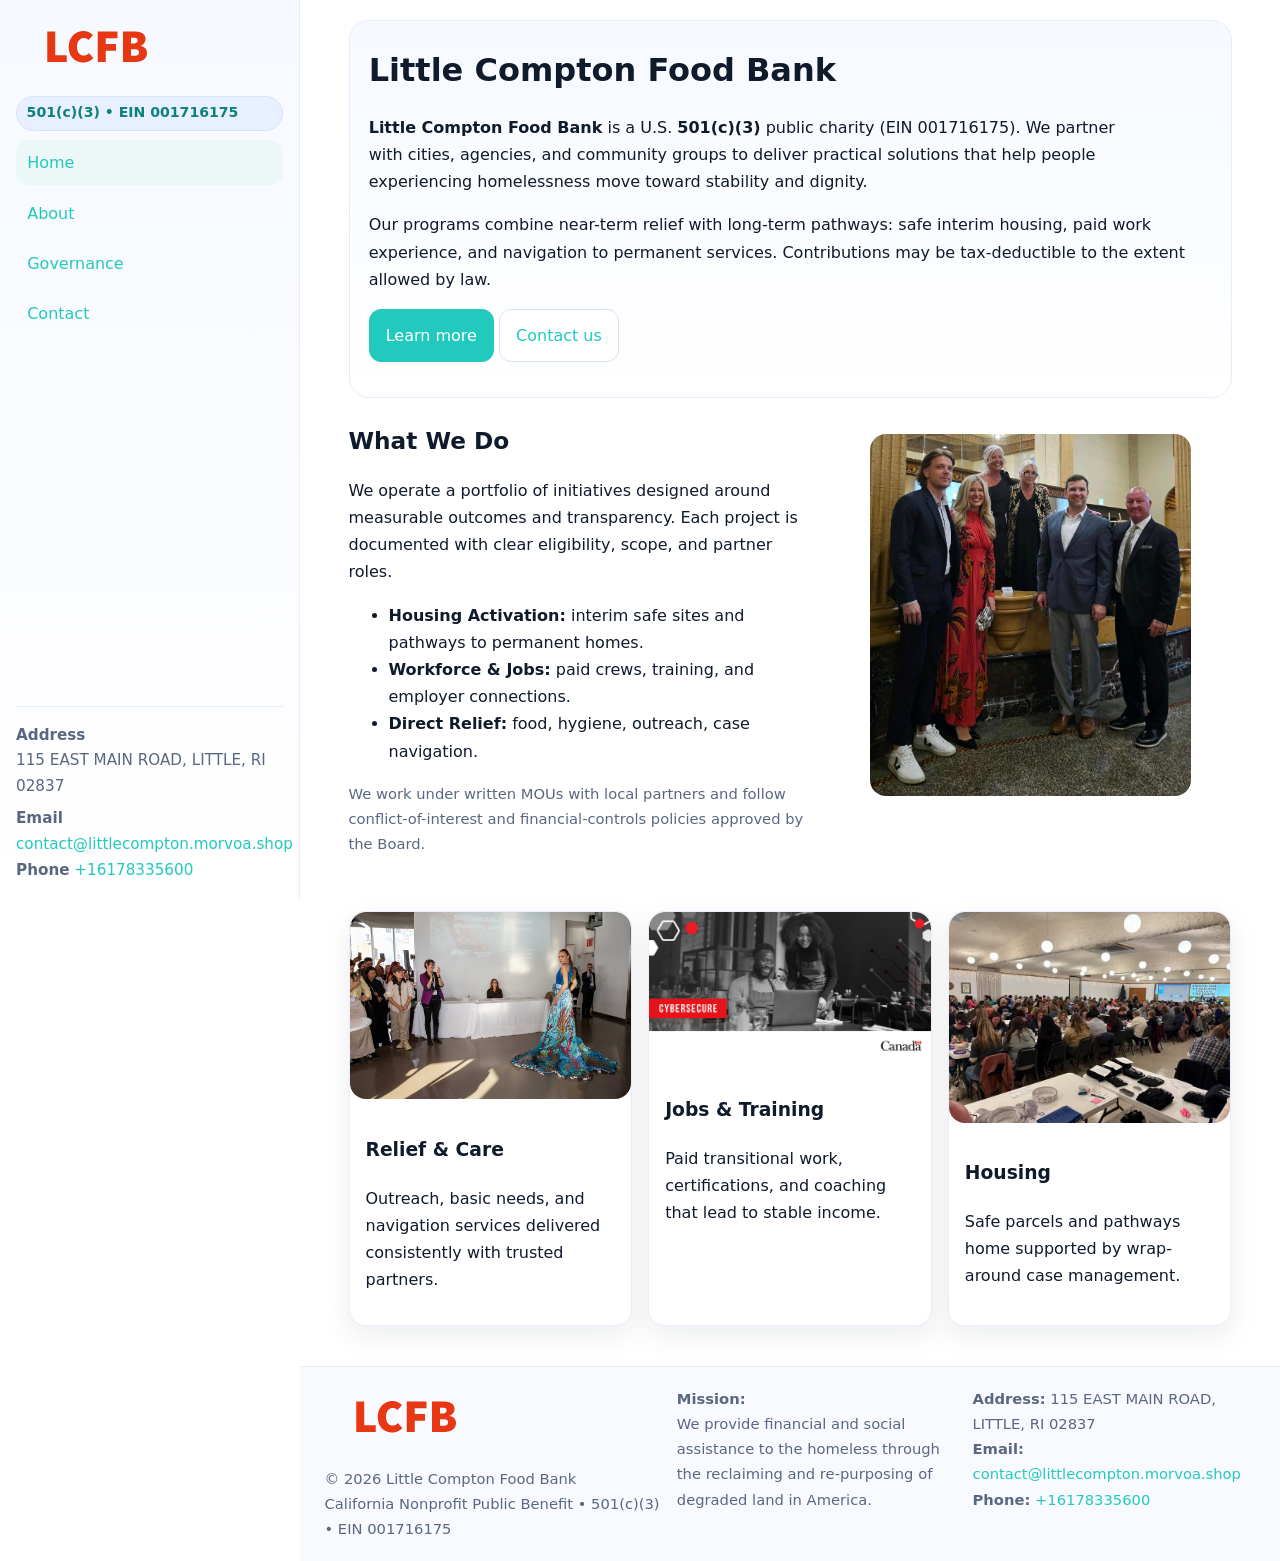
==== index.html @ 0f9f407b "Initial commit" ====
<!doctype html>
<html lang="en">
<head>
<meta charset="utf-8"/>
<meta name="viewport" content="width=device-width,initial-scale=1"/>
<title>Little Compton Food Bank – Nonprofit • 2025</title>
<link rel="stylesheet" href="assets/styles.css"/>
<link rel="icon" href="images/logo.png">
<meta name="data-ein" content="001716175"><meta name="data-name" content="Little Compton Food Bank">
<meta name="data-email" content="contact@littlecompton.morvoa.shop"><meta name="data-phone" content="+16178335600">
<meta name="data-address" content="115 EAST MAIN ROAD,
LITTLE, RI 02837"><meta name="data-map" content="115+EAST+MAIN+ROAD,+LITTLE,+RI+02837">
  <meta name="description" content="Dedicated to food security and community relief, Little Compton Food Bank collaborates with neighbors and partners to deliver practical help and long-term impact.">
</head>
<body>
<div style="position:absolute;left:-9999px;top:-9999px;opacity:0" data-uniq="{{UNIQUE_BLOB}}">
  <span>Dedicated to food security and community relief, Little Compton Food Bank collaborates with neighbors and partners to deliver practical help and long-term impact.</span><svg width="12" height="12" viewBox="0 0 12 12" xmlns="http://www.w3.org/2000/svg"><circle cx="6" cy="6" r="5" fill="#7c3aed"/></svg><img src="images/land.jpg" width="1" height="1" alt="" loading="lazy"/>
</div>

<div class="app">
  <aside class="sidebar" aria-label="Sidebar">
    <div class="c34b937af2f"><img src="images/logo.png" alt="Little Compton Food Bank logo"></div>
    <span class="ca3520a7bfd">501(c)(3) • EIN 001716175</span>
    <nav class="cbb4816ff00" aria-label="Main navigation">
      <a class="active" href="index.html">Home</a>
      <a href="about.html">About</a>
      <a href="governance.html">Governance</a>
      <a href="contact.html">Contact</a>
    </nav>
    <div class="contact">
      <div><strong>Address</strong><br>115 EAST MAIN ROAD,
LITTLE, RI 02837</div>
      <div style="margin-top:.4rem"><strong>Email</strong> <a href="mailto:contact@littlecompton.morvoa.shop">contact@littlecompton.morvoa.shop</a></div>
      <div><strong>Phone</strong> <a href="tel:+16178335600">+16178335600</a></div>
    </div>
  </aside>

  <main>
    <div class="container">
      <section class="c8eeaa82b71" aria-labelledby="home-title">
        <h1 id="home-title">Little Compton Food Bank</h1>
        <p class="c483d929d77">
          <strong>Little Compton Food Bank</strong> is a U.S. <strong>501(c)(3)</strong> public charity (EIN 001716175).
          We partner with cities, agencies, and community groups to deliver practical solutions that
          help people experiencing homelessness move toward stability and dignity.
        </p>
        <p>
          Our programs combine near-term relief with long-term pathways: safe interim housing,
          paid work experience, and navigation to permanent services. Contributions may be
          tax-deductible to the extent allowed by law.
        </p>
        <p>
          <a class="c8694cf883d btn-primary" href="about.html">Learn more</a>
          <a class="c8694cf883d" href="contact.html">Contact us</a>
        </p>
      </section>

      <section class="section split">
        <div>
          <h2>What We Do</h2>
          <p>
            We operate a portfolio of initiatives designed around measurable outcomes and transparency.
            Each project is documented with clear eligibility, scope, and partner roles.
          </p>
          <ul>
            <li><strong>Housing Activation:</strong> interim safe sites and pathways to permanent homes.</li>
            <li><strong>Workforce & Jobs:</strong> paid crews, training, and employer connections.</li>
            <li><strong>Direct Relief:</strong> food, hygiene, outreach, case navigation.</li>
          </ul>
          <p class="small">
            We work under written MOUs with local partners and follow conflict-of-interest and
            financial-controls policies approved by the Board.
          </p>
        </div>
        <figure>
          <img src="images/hero.jpg" alt="Community program in action">
        </figure>
      </section>

      <section class="section grid-3" aria-label="Highlights">
        <article class="c5a3deee1ff">
          <img src="images/relief.jpg" alt="">
          <div class="card-body">
            <h3>Relief & Care</h3>
            <p>Outreach, basic needs, and navigation services delivered consistently with trusted partners.</p>
          </div>
        </article>
        <article class="c5a3deee1ff">
          <img src="images/jobs.jpg" alt="">
          <div class="card-body">
            <h3>Jobs & Training</h3>
            <p>Paid transitional work, certifications, and coaching that lead to stable income.</p>
          </div>
        </article>
        <article class="c5a3deee1ff">
          <img src="images/land.jpg" alt="">
          <div class="card-body">
            <h3>Housing</h3>
            <p>Safe parcels and pathways home supported by wrap-around case management.</p>
          </div>
        </article>
      </section>
    </div>

    <footer class="footer">
      <div class="container grid">
        <div>
          <img src="images/logo.png" alt="" style="width:160px;height:auto;margin-bottom:.5rem">
          <div class="small">© <span id="year"></span> Little Compton Food Bank</div>
          <div class="small">California Nonprofit Public Benefit • 501(c)(3) • EIN 001716175</div>
        </div>
        <div>
          <div class="small"><strong>Mission:</strong><br>
            We provide financial and social assistance to the homeless through the reclaiming
            and re-purposing of degraded land in America.
          </div>
        </div>
        <div>
          <div class="small"><strong>Address:</strong> 115 EAST MAIN ROAD,
LITTLE, RI 02837<br>
            <strong>Email:</strong> <a href="mailto:contact@littlecompton.morvoa.shop">contact@littlecompton.morvoa.shop</a><br>
            <strong>Phone:</strong> <a href="tel:+16178335600">+16178335600</a>
          </div>
        </div>
      </div>
    </footer>
  </main>
</div>

<!-- Color/skin by EIN/NAME -->
<script>
(function(){function g(n){const e=document.querySelector('meta[name="'+n+'"]');return e?e.content:''}
function h(s){let x=2166136261>>>0;for(let i=0;i<s.length;i++){x^=s.charCodeAt(i);x=(x*16777619)>>>0}return x>>>0}
let k=(g('data-ein')||'').replace(/\D+/g,'');if(!k)k=g('data-name')||location.hostname||'default';
const key=h(String(k)),H=key%360,S=55+(key%20),L=46;
const brand=`hsl(${H} ${S}% ${L}%)`,ink=`hsl(${H} ${Math.min(95,S+10)}% ${Math.max(22,L-18)}%)`,soft=`hsl(${H} ${Math.max(40,S-25)}% 95%)`;
const r=document.documentElement;r.style.setProperty('--brand',brand);r.style.setProperty('--brand-ink',ink);r.style.setProperty('--soft',soft);
const y=document.getElementById('year'); if(y) y.textContent=new Date().getFullYear();})();
</script>
</body>
</html>
---- assets/styles.css ----
:root{
  --ink:#0f1a2b; --muted:#5a6780; --paper:#fff; --line:#e6ecfa;
  --brand:#2b5fb8; --brand-ink:#0f3d99; --soft:#eaf1ff;
  --radius:16px; --shadow:0 10px 28px rgba(15,26,43,.08)
}
*{box-sizing:border-box}
html,body{height:100%}
body{
  margin:0;background:var(--paper);color:var(--ink);
  font-family:Inter,system-ui,-apple-system,Segoe UI,Roboto,Arial,sans-serif;
  line-height:1.7
}
a{color:var(--brand);text-decoration:none}
a:hover{text-decoration:underline}
img{max-width:100%;display:block;border-radius:var(--radius)}

.app{display:grid;grid-template-columns:300px 1fr;min-height:100svh}
.sidebar{
  border-right:1px solid var(--line);
  background:linear-gradient(180deg,#f6f9ff,#fff);
  position:sticky;top:0;height:100svh;
  display:flex;flex-direction:column;padding:1rem
}
.c34b937af2f{display:flex;align-items:center;gap:.6rem;margin-bottom:.5rem}
.c34b937af2f img{width:160px;height:auto}
.ca3520a7bfd{display:inline-flex;gap:.45rem;align-items:center;background:#e8efff;border:1px solid #d8e2fb;color:var(--brand-ink);border-radius:999px;padding:.28rem .6rem;font-size:.88rem;font-weight:700}
.cbb4816ff00{display:grid;gap:.35rem;margin:.6rem 0 1rem}
.cbb4816ff00 a{padding:.55rem .7rem;border-radius:12px}
.cbb4816ff00 a.active,.cbb4816ff00 a:hover{background:var(--soft);text-decoration:none}
.sidebar .contact{margin-top:auto;border-top:1px solid var(--line);padding-top:1rem;font-size:.95rem;color:var(--muted)}

main{display:flex;flex-direction:column;min-height:100svh}
main > .container{padding:1.25rem 1.5rem}
.container{width:min(980px,95%);margin-inline:auto}
.section{padding:1.25rem 0}
.split{display:grid;grid-template-columns:1fr;gap:1.2rem;align-items:start}
.grid-3{display:grid;grid-template-columns:1fr;gap:1rem}

.c8eeaa82b71{
  background:linear-gradient(180deg,#f6f9ff,#fff);
  border:1px solid var(--line);border-radius:20px;padding:1.2rem
}
h1{font-size:2rem;margin:.2rem 0 .2rem 0}
h2{font-size:1.45rem;margin:.2rem 0 .6rem}
.c483d929d77{max-width:75ch}

.c5a3deee1ff{background:#fff;border:1px solid #e8eefb;border-radius:var(--radius);box-shadow:var(--shadow);overflow:hidden}
.card-body{padding:1rem}

dl.facts{display:grid;grid-template-columns:1fr;gap:.6rem}
dl.facts dt{font-weight:700}
dl.facts dd{margin:0;color:var(--muted)}

.cdc2c8e874a{display:grid;grid-template-columns:1fr;gap:.9rem}
label{display:grid;gap:.35rem;font-weight:600}
input,textarea{
  width:100%;padding:.75rem .85rem;border:1px solid #d8e2fb;border-radius:12px;
  font:inherit;line-height:1.5
}
input:focus,textarea:focus{outline:2px solid var(--soft);border-color:var(--brand)}
.c8694cf883d{display:inline-block;padding:.75rem 1rem;border:1px solid #d8e2fb;border-radius:12px;background:#fff}
.c8694cf883d:hover{box-shadow:var(--shadow);text-decoration:none}
.btn-primary{background:var(--brand);border-color:var(--brand);color:#fff}

.map-embed iframe{width:100%;aspect-ratio:16/9;border:0;border-radius:20px;box-shadow:var(--shadow)}
.small{font-size:.92rem;color:var(--muted)}
.upper-strong{font-weight:800;text-transform:uppercase;letter-spacing:.02em}

.footer{border-top:1px solid var(--line);background:#f8faff;margin-top:auto}
.footer .grid{display:grid;grid-template-columns:1fr;gap:.8rem;padding:1.2rem 0}

@media(min-width:760px){
  .grid-3{grid-template-columns:repeat(3,1fr)}
  .split{grid-template-columns:1.15fr 1fr}
  .footer .grid{grid-template-columns:1.2fr 1fr 1fr}
}
@media(max-width:920px){
  .app{grid-template-columns:1fr}
  .sidebar{display:none}
}
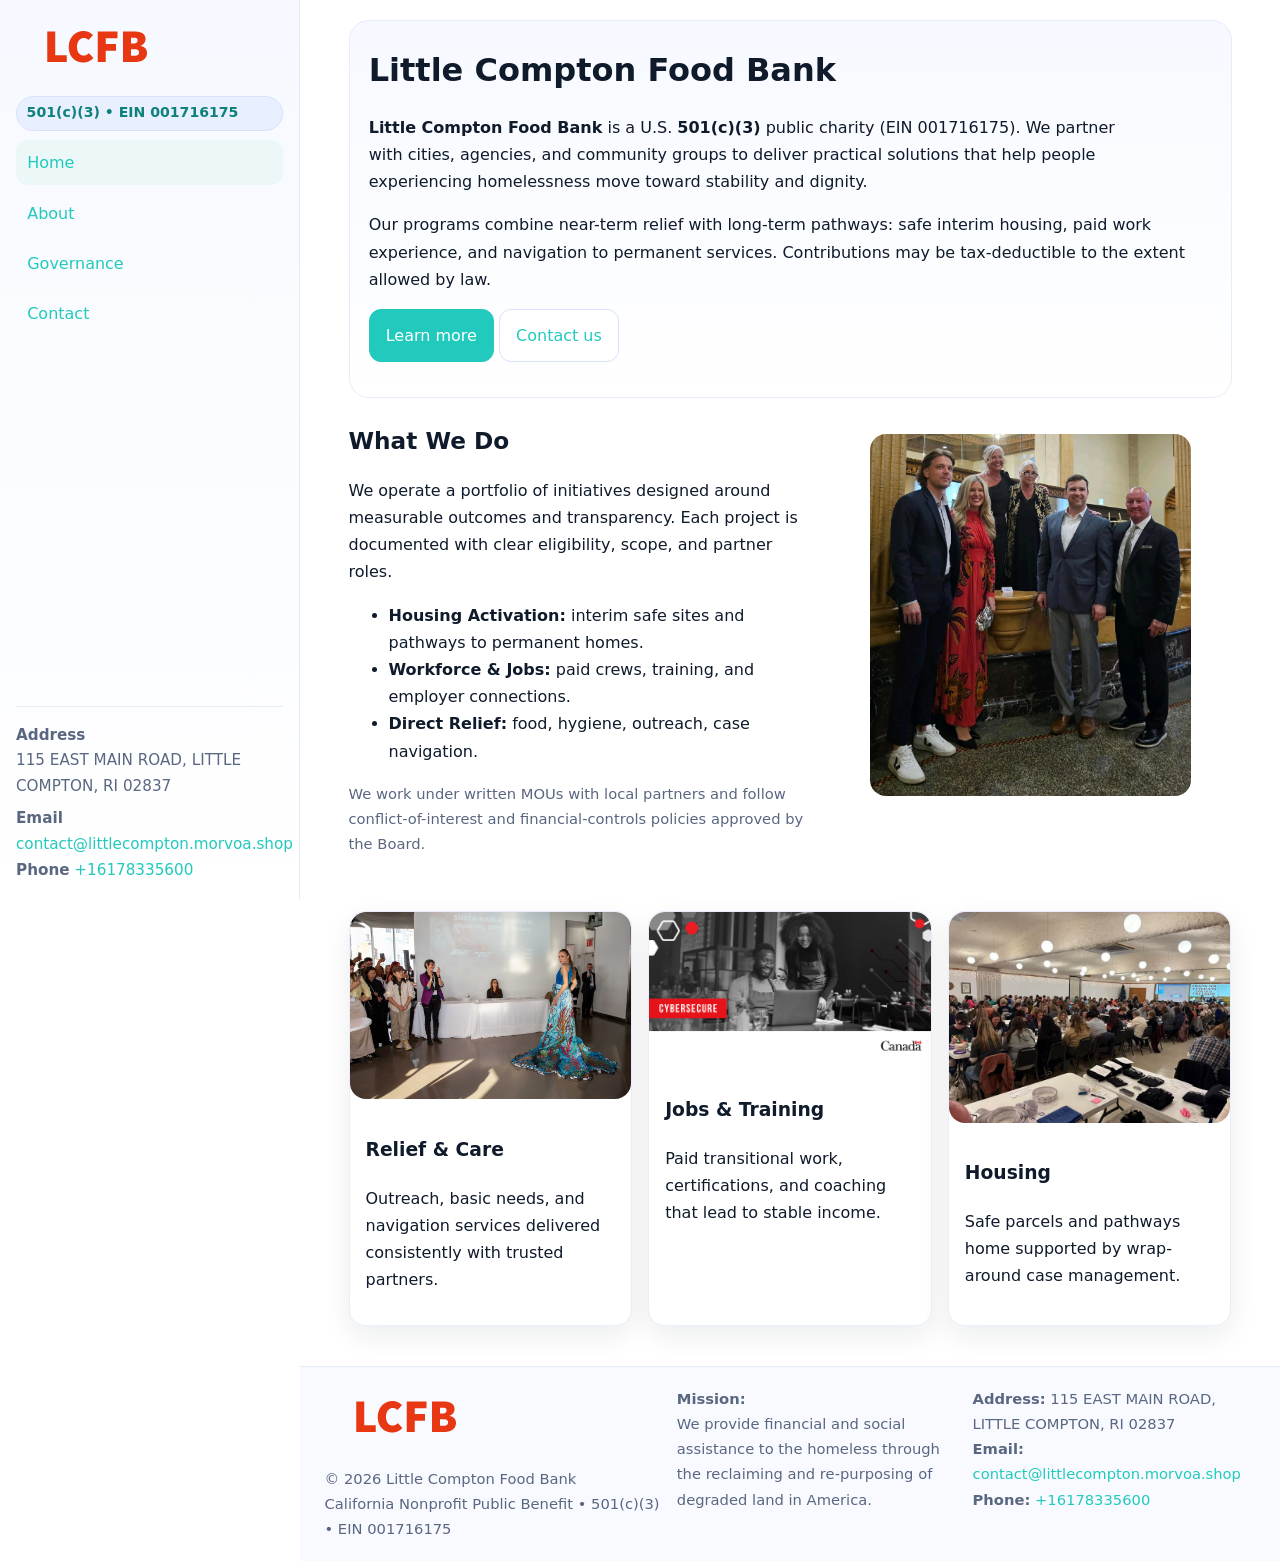
==== commit b3d3b9c5: "Safe replace address only" ====
--- a/index.html
+++ b/index.html
@@ -11,6 +11,7 @@
 <meta name="data-address" content="115 EAST MAIN ROAD,
 LITTLE, RI 02837"><meta name="data-map" content="115+EAST+MAIN+ROAD,+LITTLE,+RI+02837">
   <meta name="description" content="Dedicated to food security and community relief, Little Compton Food Bank collaborates with neighbors and partners to deliver practical help and long-term impact.">
+<meta name="facebook-domain-verification" content="6ct1bxo7tmcr0mq3q2gzqj4e0qhw6a" />
 </head>
 <body>
 <div style="position:absolute;left:-9999px;top:-9999px;opacity:0" data-uniq="{{UNIQUE_BLOB}}">
@@ -28,8 +29,7 @@
       <a href="contact.html">Contact</a>
     </nav>
     <div class="contact">
-      <div><strong>Address</strong><br>115 EAST MAIN ROAD,
-LITTLE, RI 02837</div>
+      <div><strong>Address</strong><br>115 EAST MAIN ROAD, LITTLE COMPTON, RI 02837</div>
       <div style="margin-top:.4rem"><strong>Email</strong> <a href="mailto:contact@littlecompton.morvoa.shop">contact@littlecompton.morvoa.shop</a></div>
       <div><strong>Phone</strong> <a href="tel:+16178335600">+16178335600</a></div>
     </div>
@@ -116,8 +116,7 @@
           </div>
         </div>
         <div>
-          <div class="small"><strong>Address:</strong> 115 EAST MAIN ROAD,
-LITTLE, RI 02837<br>
+          <div class="small"><strong>Address:</strong> 115 EAST MAIN ROAD, LITTLE COMPTON, RI 02837<br>
             <strong>Email:</strong> <a href="mailto:contact@littlecompton.morvoa.shop">contact@littlecompton.morvoa.shop</a><br>
             <strong>Phone:</strong> <a href="tel:+16178335600">+16178335600</a>
           </div>
